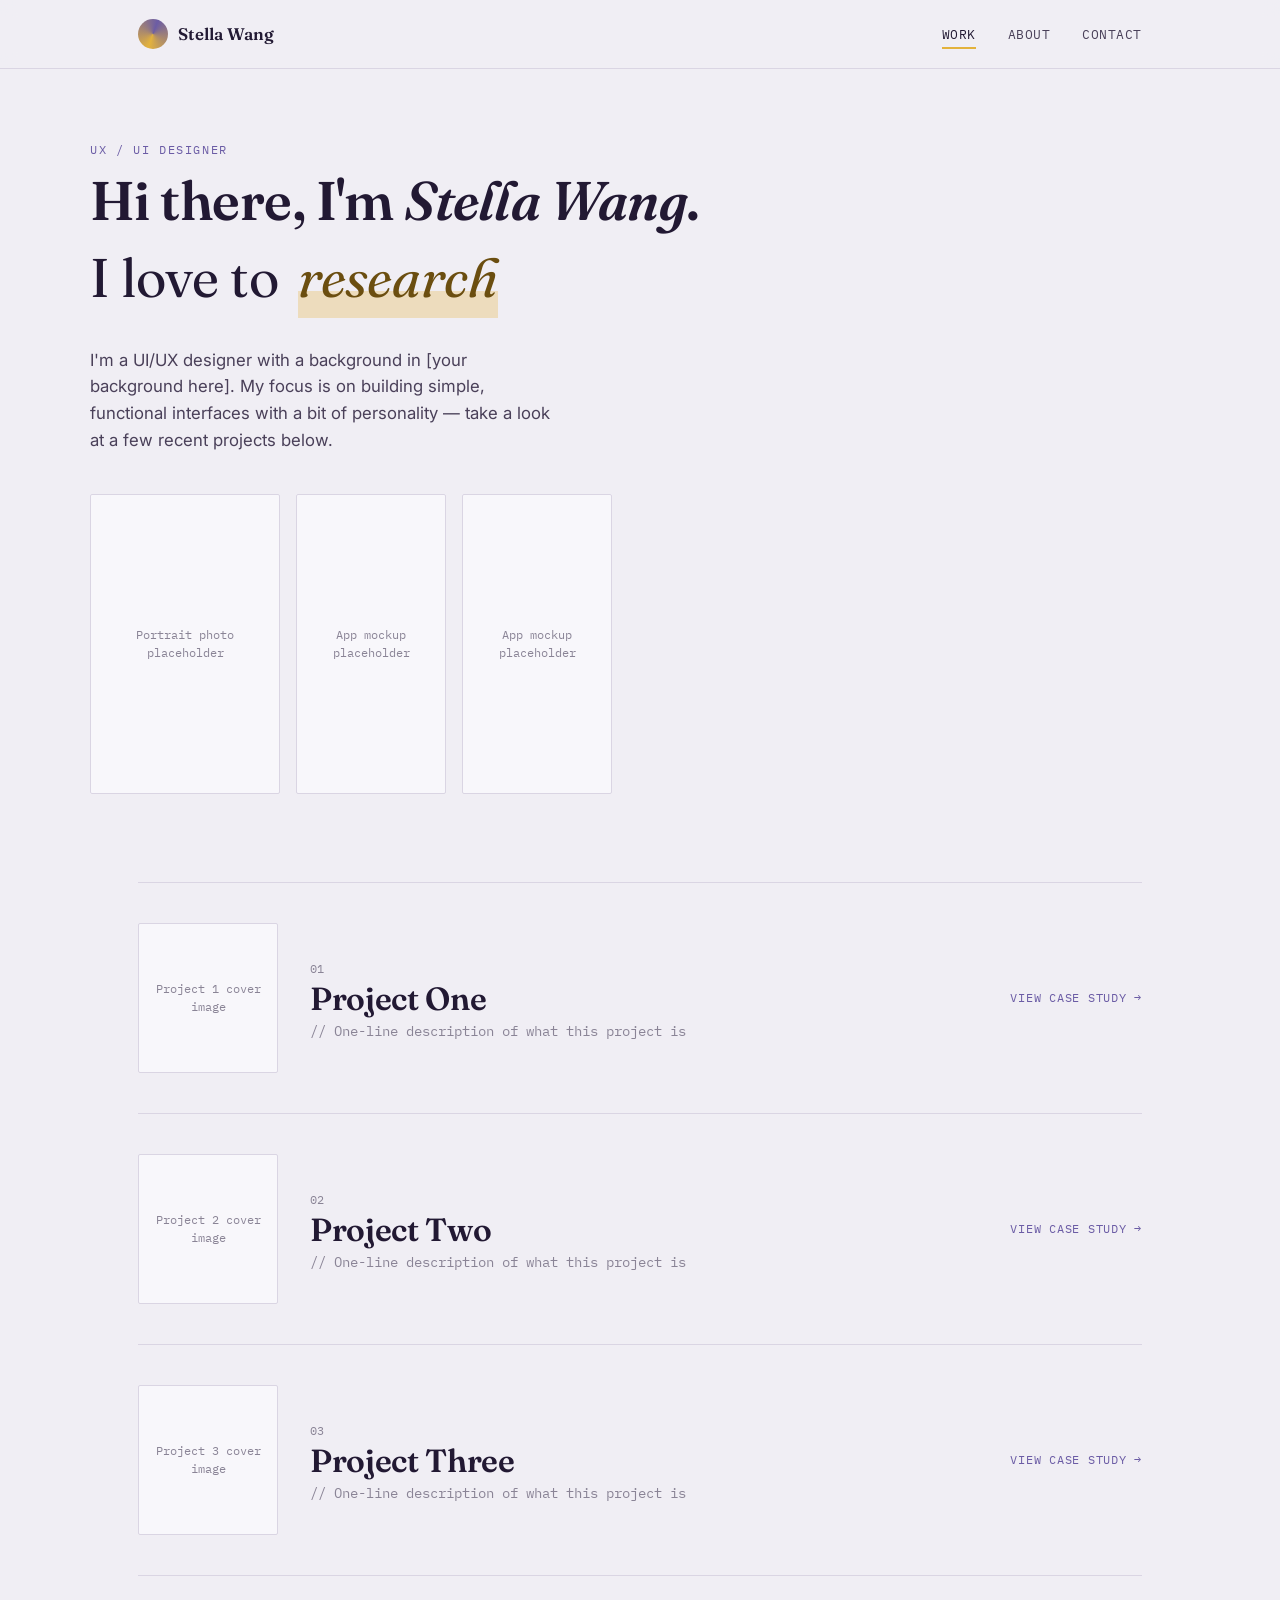
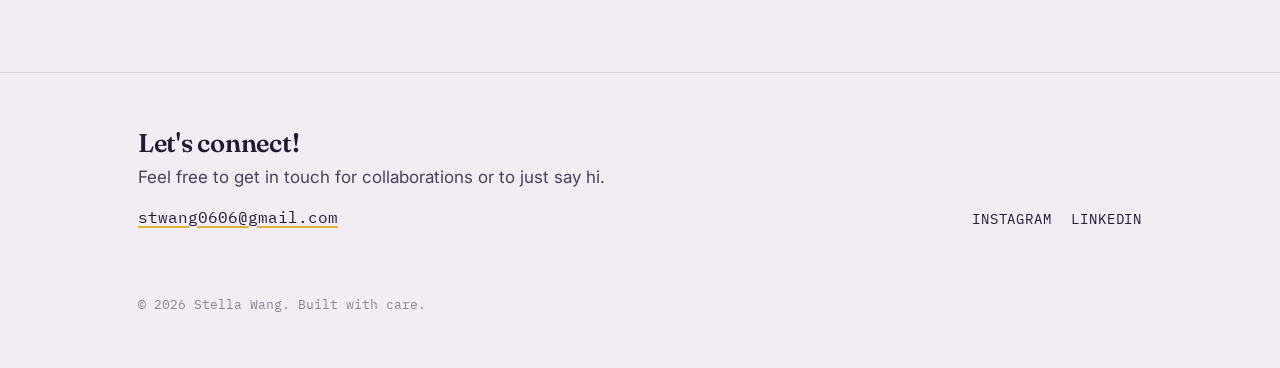
==== index.html @ eddf77af "updated my email address in footer" ====
<!DOCTYPE html>
<html lang="en">
<head>
<meta charset="UTF-8">
<meta name="viewport" content="width=device-width, initial-scale=1.0">
<title>Stella Wang — UX/UI Designer</title>
<link rel="preconnect" href="https://fonts.googleapis.com">
<link rel="preconnect" href="https://fonts.gstatic.com" crossorigin>
<link href="https://fonts.googleapis.com/css2?family=Fraunces:ital,opsz,wght@0,9..144,400;0,9..144,600;1,9..144,500&family=Inter:wght@400;500;600&family=IBM+Plex+Mono:wght@400;500&display=swap" rel="stylesheet">
<link rel="stylesheet" href="styles.css">
</head>
<body>

<header class="site-header">
  <div class="wrap">
    <a class="brand" href="index.html">
      <span class="brand-mark" aria-hidden="true"></span>
      Stella Wang
    </a>
    <button class="nav-toggle" aria-label="Toggle menu" aria-expanded="false">
      <span></span>
    </button>
    <ul class="nav-links">
      <li><a href="index.html" aria-current="page">Work</a></li>
      <li><a href="about.html">About</a></li>
      <li><a href="mailto:you@example.com">Contact</a></li>
    </ul>
  </div>
</header>

<main>
  <section class="hero wrap">
    <p class="eyebrow">UX / UI Designer</p>
    <h1 class="hero-greeting">Hi there, I'm <em>Stella Wang</em>.</h1>
    <div class="hero-verb-line">
      I love to&nbsp;<span class="hero-verb" data-rotating-verb='["research", "design", "prototype", "test"]'>research</span>
    </div>
    <p class="hero-bio">
      I'm a UI/UX designer with a background in [your background here]. My focus
      is on building simple, functional interfaces with a bit of personality —
      take a look at a few recent projects below.
    </p>

    <div class="hero-media" aria-hidden="true">
      <div class="placeholder-shot" style="width:190px;">Portrait photo placeholder</div>
      <div class="placeholder-shot">App mockup placeholder</div>
      <div class="placeholder-shot">App mockup placeholder</div>
    </div>
  </section>

  <section class="wrap">
    <div class="project-list">

      <a class="project-row" href="case-studies/project-one.html">
        <div class="placeholder-shot">Project 1 cover image</div>
        <div>
          <span class="project-index">01</span>
          <h2 class="project-title">Project One</h2>
          <p class="project-tagline">// One-line description of what this project is</p>
        </div>
        <span class="project-cta">View case study →</span>
      </a>

      <a class="project-row" href="case-studies/project-two.html">
        <div class="placeholder-shot">Project 2 cover image</div>
        <div>
          <span class="project-index">02</span>
          <h2 class="project-title">Project Two</h2>
          <p class="project-tagline">// One-line description of what this project is</p>
        </div>
        <span class="project-cta">View case study →</span>
      </a>

      <a class="project-row" href="case-studies/project-three.html">
        <div class="placeholder-shot">Project 3 cover image</div>
        <div>
          <span class="project-index">03</span>
          <h2 class="project-title">Project Three</h2>
          <p class="project-tagline">// One-line description of what this project is</p>
        </div>
        <span class="project-cta">View case study →</span>
      </a>

    </div>
  </section>
</main>

<footer class="site-footer">
  <div class="wrap">
    <div class="footer-cta">
      <h3>Let's connect!</h3>
      <p style="margin-bottom:0.8rem;">Feel free to get in touch for collaborations or to just say hi.</p>
      <a class="footer-email" href="mailto:you@example.com">stwang0606@gmail.com</a>
    </div>
    <ul class="footer-social">
      <li><a href="#">Instagram</a></li>
      <li><a href="#">LinkedIn</a></li>
    </ul>
    <p class="footer-note">© 2026 Stella Wang. Built with care.</p>
  </div>
</footer>

<script src="main.js"></script>
</body>
</html>
---- styles.css ----
/* ============================================================
   DESIGN TOKENS
   ============================================================ */
:root {
  /* Color */
  --paper: #F0EEF4;
  --paper-raised: #F8F7FB;
  --ink: #221933;
  --ink-soft: #4A4059;
  --muted: #8A8496;
  --line: #DAD5E3;
  --accent: #E3B23C;   /* citrine gold — links, highlights */
  --accent-ink: #6B4E10;
  --violet: #6B5CA5;   /* stage labels, dividers */
  --violet-soft: #EAE6F4;

  /* Type */
  --font-display: "Fraunces", "Iowan Old Style", serif;
  --font-body: "Inter", -apple-system, BlinkMacSystemFont, sans-serif;
  --font-mono: "IBM Plex Mono", "SF Mono", monospace;

  /* Layout */
  --maxw: 1100px;
  --gutter: clamp(1.25rem, 4vw, 3rem);
  --radius: 2px;
}

* { box-sizing: border-box; }
html { scroll-behavior: smooth; }
@media (prefers-reduced-motion: reduce) {
  html { scroll-behavior: auto; }
  * { animation-duration: 0.01ms !important; animation-iteration-count: 1 !important; transition-duration: 0.01ms !important; }
}

body {
  margin: 0;
  background: var(--paper);
  color: var(--ink);
  font-family: var(--font-body);
  font-size: 17px;
  line-height: 1.6;
  -webkit-font-smoothing: antialiased;
}

img { max-width: 100%; display: block; }

a {
  color: var(--ink);
  text-decoration-color: var(--accent);
  text-decoration-thickness: 2px;
  text-underline-offset: 3px;
}
a:hover { color: var(--accent-ink); }

:focus-visible {
  outline: 2px solid var(--violet);
  outline-offset: 3px;
}

h1, h2, h3, h4 {
  font-family: var(--font-display);
  font-weight: 600;
  line-height: 1.1;
  margin: 0;
  letter-spacing: -0.01em;
}

p { margin: 0 0 1em; color: var(--ink-soft); }

.wrap {
  max-width: var(--maxw);
  margin: 0 auto;
  padding: 0 var(--gutter);
}

.eyebrow {
  font-family: var(--font-mono);
  font-size: 0.72rem;
  letter-spacing: 0.14em;
  text-transform: uppercase;
  color: var(--violet);
}

/* ============================================================
   HEADER / NAV
   ============================================================ */
.site-header {
  position: sticky;
  top: 0;
  z-index: 40;
  background: rgba(240, 238, 244, 0.88);
  backdrop-filter: blur(8px);
  border-bottom: 1px solid var(--line);
}

.site-header .wrap {
  display: flex;
  align-items: center;
  justify-content: space-between;
  height: 68px;
}

.brand {
  display: flex;
  align-items: center;
  gap: 0.6rem;
  font-family: var(--font-display);
  font-weight: 600;
  font-size: 1.05rem;
  color: var(--ink);
  text-decoration: none;
}

.brand-mark {
  width: 30px;
  height: 30px;
  border-radius: 50%;
  background: conic-gradient(from 200deg, var(--accent), var(--violet), var(--accent));
  flex-shrink: 0;
}

.nav-links {
  display: flex;
  gap: 2rem;
  list-style: none;
  margin: 0;
  padding: 0;
  font-family: var(--font-mono);
  font-size: 0.82rem;
  letter-spacing: 0.04em;
  text-transform: uppercase;
}

.nav-links a {
  text-decoration: none;
  color: var(--ink-soft);
  padding: 0.3rem 0;
  border-bottom: 2px solid transparent;
}
.nav-links a:hover,
.nav-links a[aria-current="page"] {
  color: var(--ink);
  border-bottom-color: var(--accent);
}

.nav-toggle { display: none; }

@media (max-width: 640px) {
  .nav-links {
    position: fixed;
    inset: 68px 0 0 0;
    background: var(--paper);
    flex-direction: column;
    gap: 0;
    padding: 1rem var(--gutter);
    transform: translateY(-8px);
    opacity: 0;
    visibility: hidden;
    transition: opacity 0.18s ease, transform 0.18s ease, visibility 0.18s;
    border-bottom: 1px solid var(--line);
  }
  .nav-links.is-open {
    opacity: 1;
    visibility: visible;
    transform: translateY(0);
  }
  .nav-links li { border-top: 1px solid var(--line); }
  .nav-links a { display: block; padding: 1rem 0; }
  .nav-toggle {
    display: block;
    background: none;
    border: 1px solid var(--line);
    border-radius: var(--radius);
    width: 40px;
    height: 36px;
    position: relative;
    cursor: pointer;
  }
  .nav-toggle span,
  .nav-toggle span::before,
  .nav-toggle span::after {
    content: "";
    position: absolute;
    left: 9px;
    right: 9px;
    height: 2px;
    background: var(--ink);
  }
  .nav-toggle span { top: 17px; }
  .nav-toggle span::before { top: -6px; }
  .nav-toggle span::after { top: 6px; }
}

/* ============================================================
   FOOTER
   ============================================================ */
.site-footer {
  border-top: 1px solid var(--line);
  margin-top: 6rem;
  padding: 3.5rem 0 2.5rem;
}

.site-footer .wrap {
  display: flex;
  flex-wrap: wrap;
  justify-content: space-between;
  align-items: flex-end;
  gap: 2rem;
}

.footer-cta h3 {
  font-size: 1.6rem;
  margin-bottom: 0.4rem;
}

.footer-email {
  font-family: var(--font-mono);
  font-size: 1rem;
}

.footer-social {
  display: flex;
  gap: 1.25rem;
  list-style: none;
  padding: 0;
  margin: 0;
  font-family: var(--font-mono);
  font-size: 0.85rem;
  text-transform: uppercase;
  letter-spacing: 0.06em;
}
.footer-social a { text-decoration: none; }

.footer-note {
  width: 100%;
  color: var(--muted);
  font-size: 0.8rem;
  margin-top: 2rem;
  font-family: var(--font-mono);
}

/* ============================================================
   HOME — HERO
   ============================================================ */
.hero {
  padding: 4.5rem 0 3rem;
}

.hero-greeting {
  font-family: var(--font-display);
  font-size: clamp(2.2rem, 6vw, 3.4rem);
  margin-bottom: 0.2rem;
}

.hero-verb-line {
  font-family: var(--font-display);
  font-size: clamp(2.2rem, 6vw, 3.4rem);
  display: flex;
  flex-wrap: wrap;
  align-items: baseline;
  gap: 0.5rem;
  margin-bottom: 1.6rem;
}

.hero-verb {
  color: var(--accent-ink);
  position: relative;
  font-style: italic;
}
.hero-verb::after {
  content: "";
  position: absolute;
  left: 0; right: 0; bottom: 0.05em;
  height: 0.5em;
  background: var(--accent);
  opacity: 0.3;
  z-index: -1;
}

.hero-bio {
  max-width: 42ch;
  font-size: 1.05rem;
}

.hero-media {
  display: flex;
  gap: 1rem;
  margin-top: 2.5rem;
  overflow-x: auto;
  padding-bottom: 0.5rem;
}

.placeholder-shot {
  flex-shrink: 0;
  border: 1px solid var(--line);
  background: var(--paper-raised);
  border-radius: var(--radius);
  display: flex;
  align-items: center;
  justify-content: center;
  color: var(--muted);
  font-family: var(--font-mono);
  font-size: 0.72rem;
  text-align: center;
  padding: 0.5rem;
}

.hero-media .placeholder-shot { width: 150px; height: 300px; }

/* ============================================================
   PROJECT PREVIEW LIST (home)
   ============================================================ */
.project-list {
  border-top: 1px solid var(--line);
  margin-top: 2rem;
}

.project-row {
  display: grid;
  grid-template-columns: 140px 1fr auto;
  gap: 2rem;
  align-items: center;
  padding: 2.5rem 0;
  border-bottom: 1px solid var(--line);
  text-decoration: none;
  color: var(--ink);
  transition: background 0.15s ease;
}
.project-row:hover { background: var(--paper-raised); }

.project-row .placeholder-shot { width: 100%; height: 150px; }

.project-index {
  font-family: var(--font-mono);
  font-size: 0.75rem;
  color: var(--muted);
}

.project-title {
  font-size: clamp(1.4rem, 3vw, 2rem);
  margin-bottom: 0.3rem;
}

.project-tagline {
  font-family: var(--font-mono);
  font-size: 0.85rem;
  color: var(--muted);
  margin: 0;
}

.project-cta {
  font-family: var(--font-mono);
  font-size: 0.78rem;
  text-transform: uppercase;
  letter-spacing: 0.06em;
  white-space: nowrap;
  color: var(--violet);
}

@media (max-width: 700px) {
  .project-row {
    grid-template-columns: 1fr;
    gap: 1rem;
  }
  .project-row .placeholder-shot { height: 180px; }
}

/* ============================================================
   ABOUT PAGE
   ============================================================ */
.about-hero {
  display: grid;
  grid-template-columns: 260px 1fr;
  gap: 3rem;
  padding: 4rem 0 3rem;
  align-items: start;
}
.about-hero .placeholder-shot { width: 100%; aspect-ratio: 4/5; }

@media (max-width: 700px) {
  .about-hero { grid-template-columns: 1fr; }
  .about-hero .placeholder-shot { max-width: 220px; }
}

.skills-grid {
  display: grid;
  grid-template-columns: repeat(auto-fit, minmax(180px, 1fr));
  gap: 1.5rem;
  margin: 2rem 0;
}

.skill-card {
  border: 1px solid var(--line);
  border-radius: var(--radius);
  padding: 1.25rem;
  background: var(--paper-raised);
}
.skill-card h4 { font-size: 1rem; margin-bottom: 0.4rem; }
.skill-card p { font-size: 0.9rem; margin: 0; }

/* ============================================================
   CASE STUDY — HERO + META
   ============================================================ */
.case-hero {
  padding: 3.5rem 0 2rem;
}

.case-eyebrow { margin-bottom: 0.8rem; }

.case-title {
  font-size: clamp(2.4rem, 7vw, 4rem);
  margin-bottom: 0.3rem;
}

.case-subtitle {
  font-family: var(--font-mono);
  color: var(--muted);
  font-size: 0.95rem;
  margin-bottom: 2.5rem;
}

.meta-grid {
  display: grid;
  grid-template-columns: repeat(3, 1fr);
  gap: 1.5rem;
  border-top: 1px solid var(--line);
  border-bottom: 1px solid var(--line);
  padding: 1.75rem 0;
  margin-bottom: 2.5rem;
}

.meta-grid dt {
  font-family: var(--font-mono);
  font-size: 0.7rem;
  text-transform: uppercase;
  letter-spacing: 0.1em;
  color: var(--violet);
  margin-bottom: 0.4rem;
}
.meta-grid dd { margin: 0; font-size: 0.92rem; }

@media (max-width: 700px) {
  .meta-grid { grid-template-columns: 1fr; }
}

.case-hero-media {
  display: flex;
  gap: 1.25rem;
  justify-content: center;
  margin: 2.5rem 0;
}
.case-hero-media .placeholder-shot { width: 210px; height: 430px; }

/* ============================================================
   CASE STUDY — BODY LAYOUT WITH PROCESS RAIL
   ============================================================ */
.case-body {
  display: grid;
  grid-template-columns: 180px 1fr;
  gap: 3rem;
  align-items: start;
}

.process-rail {
  position: sticky;
  top: 90px;
  display: flex;
  flex-direction: column;
  gap: 0.9rem;
  font-family: var(--font-mono);
  font-size: 0.78rem;
}

.process-rail a {
  text-decoration: none;
  color: var(--muted);
  display: flex;
  align-items: center;
  gap: 0.6rem;
  padding: 0.15rem 0;
}
.process-rail a::before {
  content: "";
  width: 7px;
  height: 7px;
  border-radius: 50%;
  border: 1.5px solid var(--muted);
  flex-shrink: 0;
  transition: background 0.15s, border-color 0.15s;
}
.process-rail a.is-active {
  color: var(--ink);
  font-weight: 600;
}
.process-rail a.is-active::before {
  background: var(--accent);
  border-color: var(--accent-ink);
}

@media (max-width: 800px) {
  .case-body { grid-template-columns: 1fr; }
  .process-rail {
    position: static;
    flex-direction: row;
    flex-wrap: wrap;
    gap: 1rem 1.4rem;
    border-top: 1px solid var(--line);
    border-bottom: 1px solid var(--line);
    padding: 1rem 0;
    margin-bottom: 1rem;
  }
}

.case-section {
  margin-bottom: 3.5rem;
  scroll-margin-top: 90px;
}

.case-section h2 {
  font-size: clamp(1.8rem, 4vw, 2.4rem);
  margin-bottom: 1rem;
}

.case-section h3 {
  font-family: var(--font-mono);
  font-size: 0.78rem;
  text-transform: uppercase;
  letter-spacing: 0.08em;
  color: var(--violet);
  margin: 1.75rem 0 0.6rem;
}

.stage-heading {
  display: flex;
  align-items: baseline;
  gap: 0.9rem;
  margin-bottom: 1.5rem;
  padding-top: 1.5rem;
  border-top: 1px solid var(--line);
}
.stage-heading .eyebrow { margin: 0; }

.source-list {
  list-style: none;
  padding: 0;
  margin: 0.5rem 0 1.5rem;
  display: flex;
  flex-direction: column;
  gap: 0.4rem;
}
.source-list li {
  font-size: 0.9rem;
  color: var(--muted);
  padding-left: 1.1rem;
  position: relative;
}
.source-list li::before {
  content: "—";
  position: absolute;
  left: 0;
  color: var(--accent-ink);
}

.takeaway-grid {
  display: grid;
  grid-template-columns: repeat(auto-fit, minmax(220px, 1fr));
  gap: 1.25rem;
  margin: 1.25rem 0;
}
.takeaway-card {
  background: var(--violet-soft);
  border-radius: var(--radius);
  padding: 1.25rem;
  font-size: 0.92rem;
}

.compare-grid {
  display: grid;
  grid-template-columns: repeat(auto-fit, minmax(160px, 1fr));
  gap: 1.25rem;
  margin: 1.25rem 0 1.75rem;
}
.compare-card {
  border: 1px solid var(--line);
  border-radius: var(--radius);
  padding: 1.1rem;
  text-align: center;
}
.compare-card .placeholder-shot { width: 100%; height: 70px; margin: 0 auto 0.7rem; }
.compare-card strong { font-size: 0.9rem; }

.before-after {
  display: flex;
  gap: 2rem;
  flex-wrap: wrap;
  margin: 1.5rem 0;
}
.before-after figure { margin: 0; text-align: center; }
.before-after .placeholder-shot { width: 170px; height: 340px; margin-bottom: 0.6rem; }
.before-after figcaption {
  font-family: var(--font-mono);
  font-size: 0.75rem;
  color: var(--muted);
  text-transform: uppercase;
  letter-spacing: 0.06em;
}

.prototype-link {
  display: inline-flex;
  align-items: center;
  gap: 0.5rem;
  margin-top: 0.5rem;
  font-family: var(--font-mono);
  font-size: 0.85rem;
  text-transform: uppercase;
  letter-spacing: 0.05em;
}

.conclusion-list {
  list-style: none;
  padding: 0;
  margin: 1.25rem 0;
  display: flex;
  flex-direction: column;
  gap: 1.25rem;
}
.conclusion-list li {
  padding-left: 1.4rem;
  border-left: 2px solid var(--accent);
}
.conclusion-list strong { display: block; margin-bottom: 0.2rem; }

.next-project {
  border-top: 1px solid var(--line);
  padding-top: 2.5rem;
  margin-top: 2rem;
  text-align: right;
}
.next-project .eyebrow { display: block; margin-bottom: 0.4rem; }
.next-project a {
  font-family: var(--font-display);
  font-size: clamp(1.6rem, 4vw, 2.4rem);
  text-decoration: none;
}
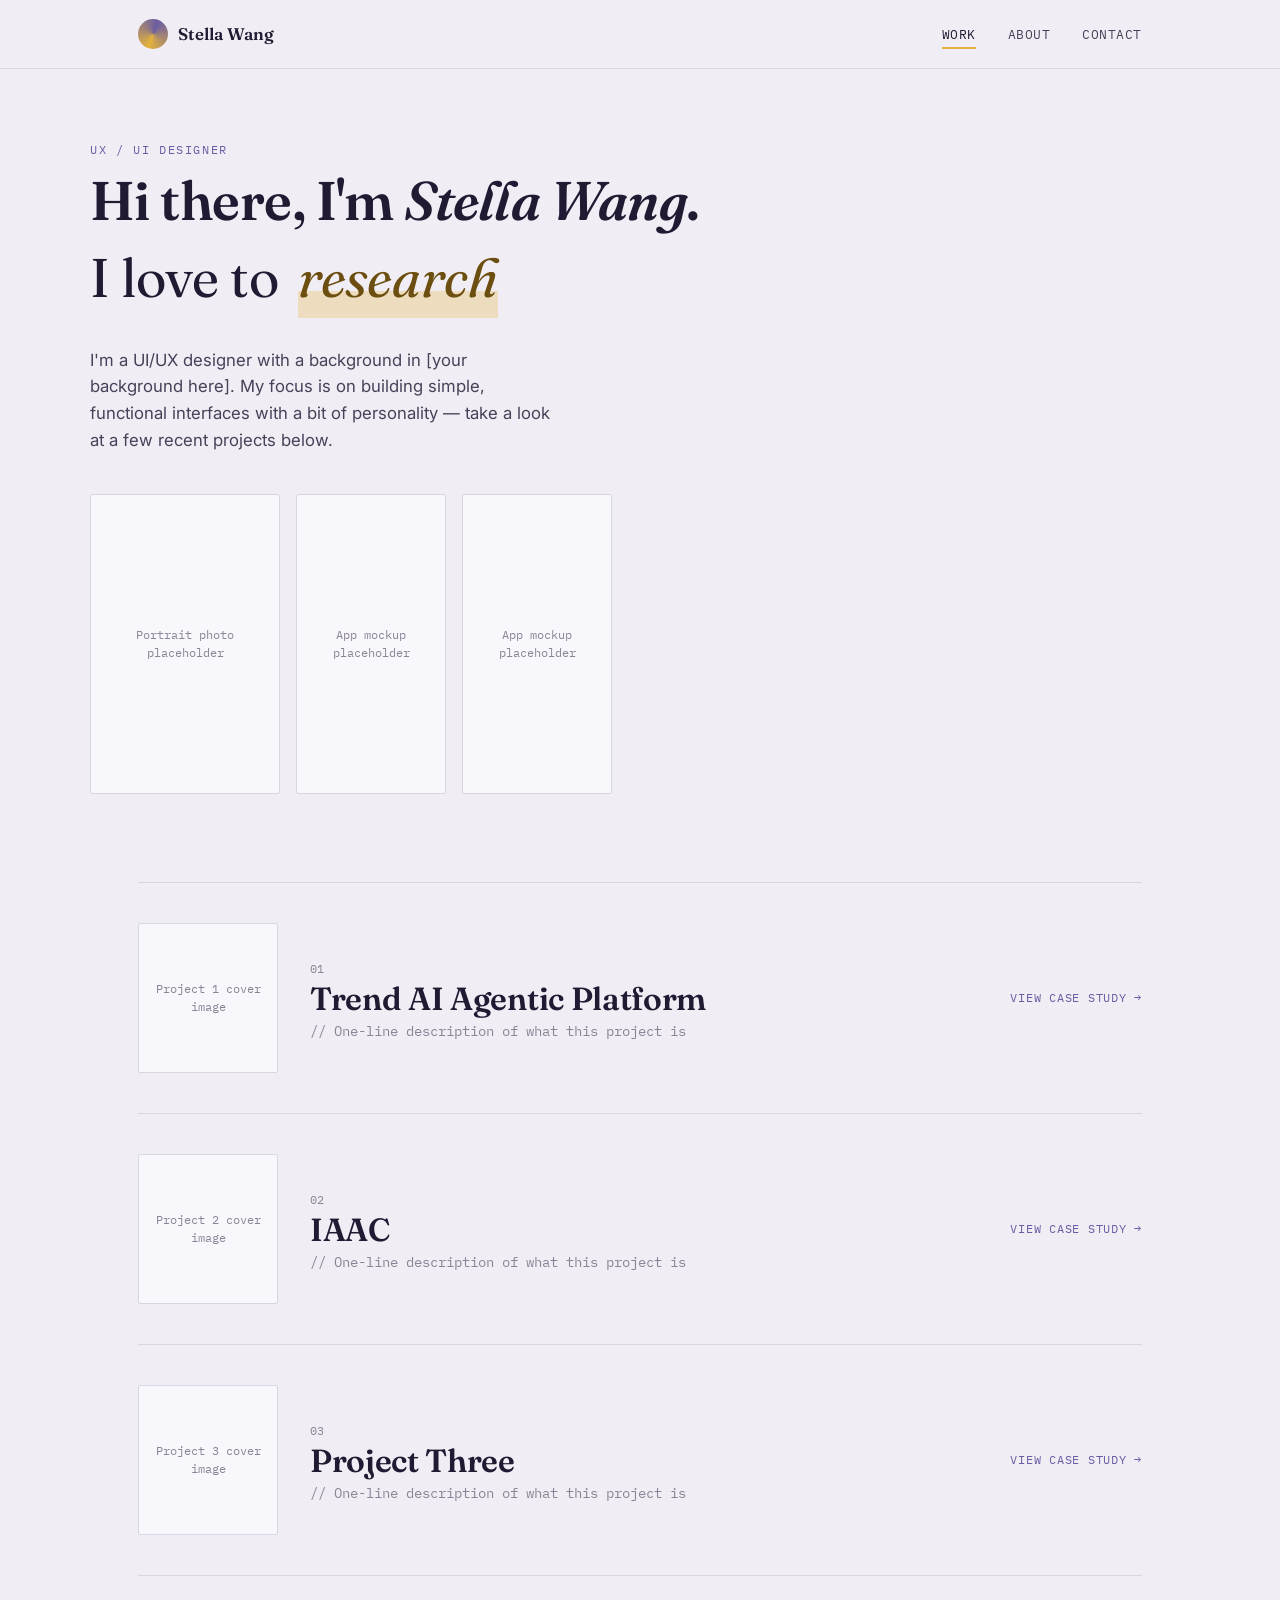
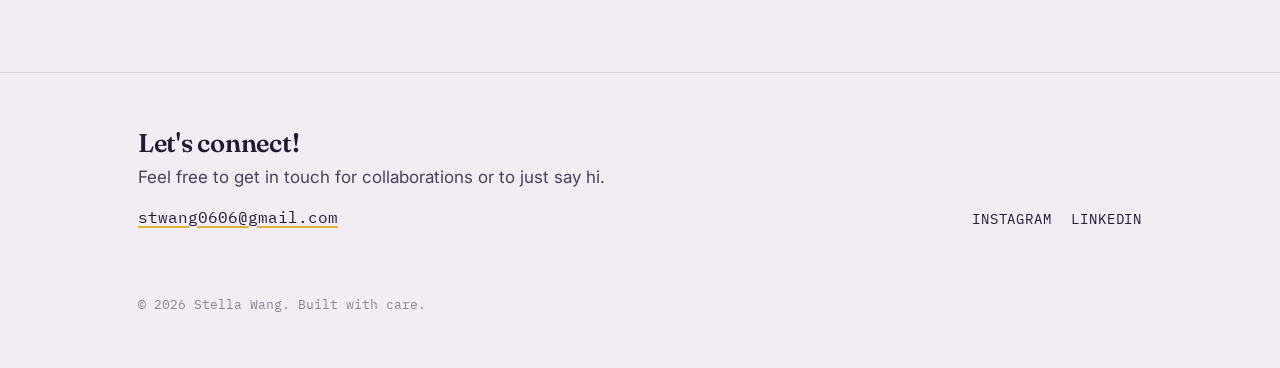
==== commit 35a39383: "updated images for IAAC, profile picture, and updates 2 titles" ====
--- a/index.html
+++ b/index.html
@@ -55,7 +55,7 @@
         <div class="placeholder-shot">Project 1 cover image</div>
         <div>
           <span class="project-index">01</span>
-          <h2 class="project-title">Project One</h2>
+          <h2 class="project-title">Trend AI Agentic Platform</h2>
           <p class="project-tagline">// One-line description of what this project is</p>
         </div>
         <span class="project-cta">View case study →</span>
@@ -65,7 +65,7 @@
         <div class="placeholder-shot">Project 2 cover image</div>
         <div>
           <span class="project-index">02</span>
-          <h2 class="project-title">Project Two</h2>
+          <h2 class="project-title">IAAC</h2>
           <p class="project-tagline">// One-line description of what this project is</p>
         </div>
         <span class="project-cta">View case study →</span>
--- a/styles.css
+++ b/styles.css
@@ -376,6 +376,7 @@
   align-items: start;
 }
 .about-hero .placeholder-shot { width: 100%; aspect-ratio: 4/5; }
+.profile-photo { padding: 0; object-fit: cover; }
 
 @media (max-width: 700px) {
   .about-hero { grid-template-columns: 1fr; }
@@ -574,6 +575,13 @@
   font-size: 0.92rem;
 }
 
+.case-img {
+  width: 100%;
+  border: 1px solid var(--line);
+  border-radius: var(--radius);
+  margin: 1rem 0;
+}
+
 .compare-grid {
   display: grid;
   grid-template-columns: repeat(auto-fit, minmax(160px, 1fr));
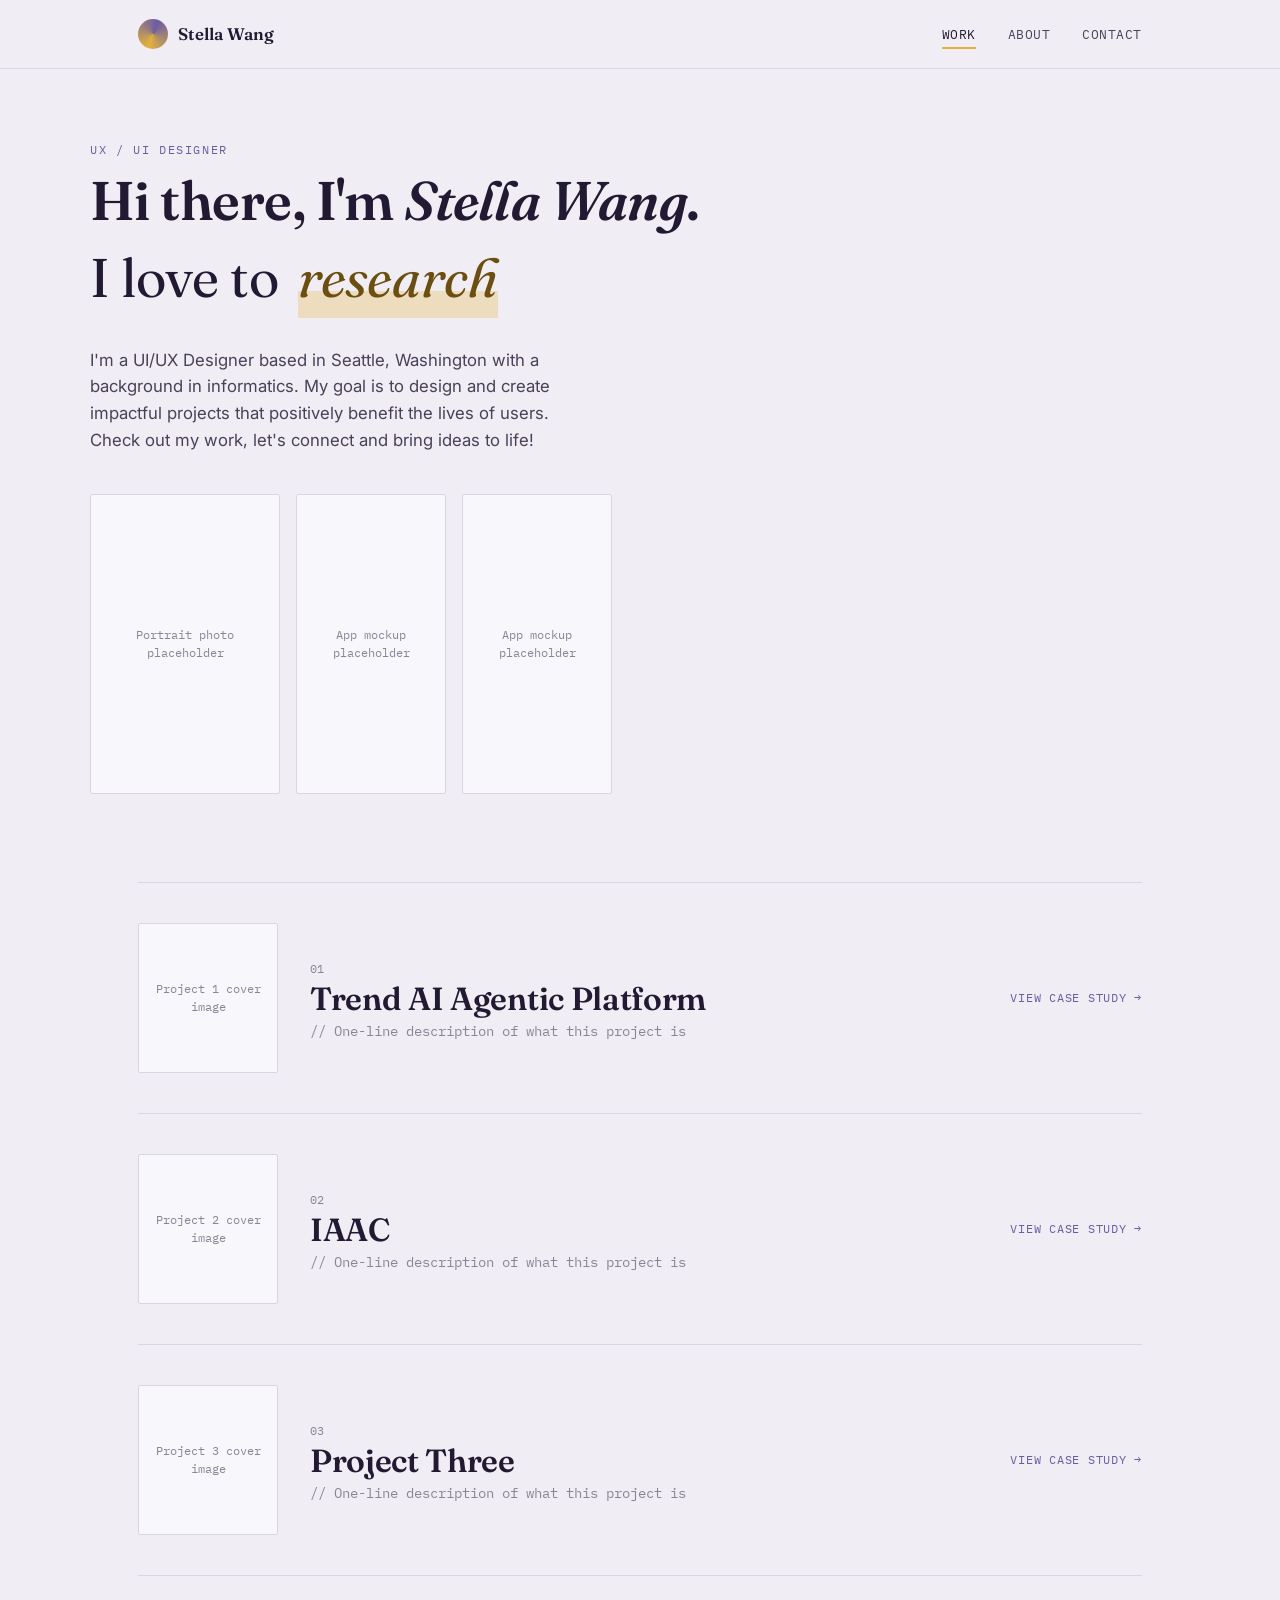
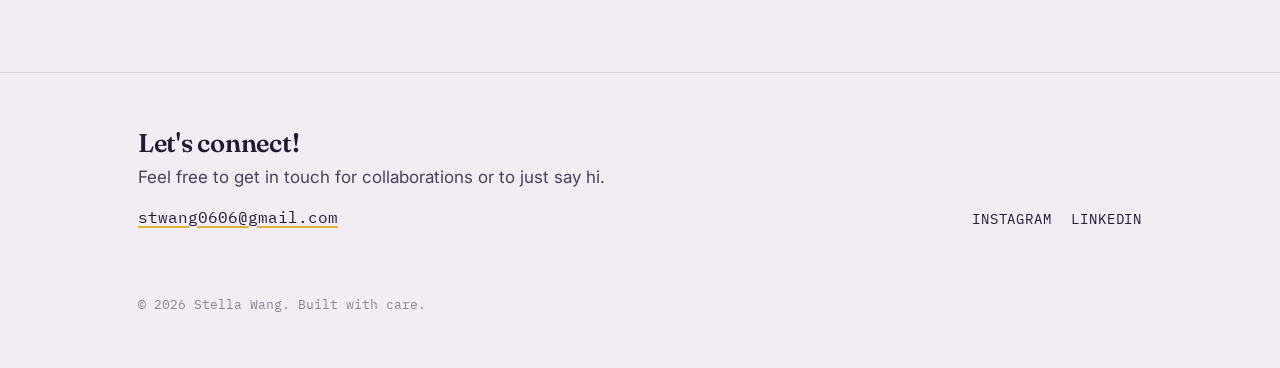
==== commit 7e32993f: "updated linkedin link, updated about me and home page intro, updated skills and work experience" ====
--- a/index.html
+++ b/index.html
@@ -36,9 +36,10 @@
       I love to&nbsp;<span class="hero-verb" data-rotating-verb='["research", "design", "prototype", "test"]'>research</span>
     </div>
     <p class="hero-bio">
-      I'm a UI/UX designer with a background in [your background here]. My focus
-      is on building simple, functional interfaces with a bit of personality —
-      take a look at a few recent projects below.
+      I'm a UI/UX Designer based in Seattle, Washington with a background in
+      informatics. My goal is to design and create impactful projects that
+      positively benefit the lives of users. Check out my work, let's connect
+      and bring ideas to life!
     </p>
 
     <div class="hero-media" aria-hidden="true">
@@ -94,7 +95,7 @@
     </div>
     <ul class="footer-social">
       <li><a href="#">Instagram</a></li>
-      <li><a href="#">LinkedIn</a></li>
+      <li><a href="https://www.linkedin.com/in/stella-wang-79a312334/">LinkedIn</a></li>
     </ul>
     <p class="footer-note">© 2026 Stella Wang. Built with care.</p>
   </div>
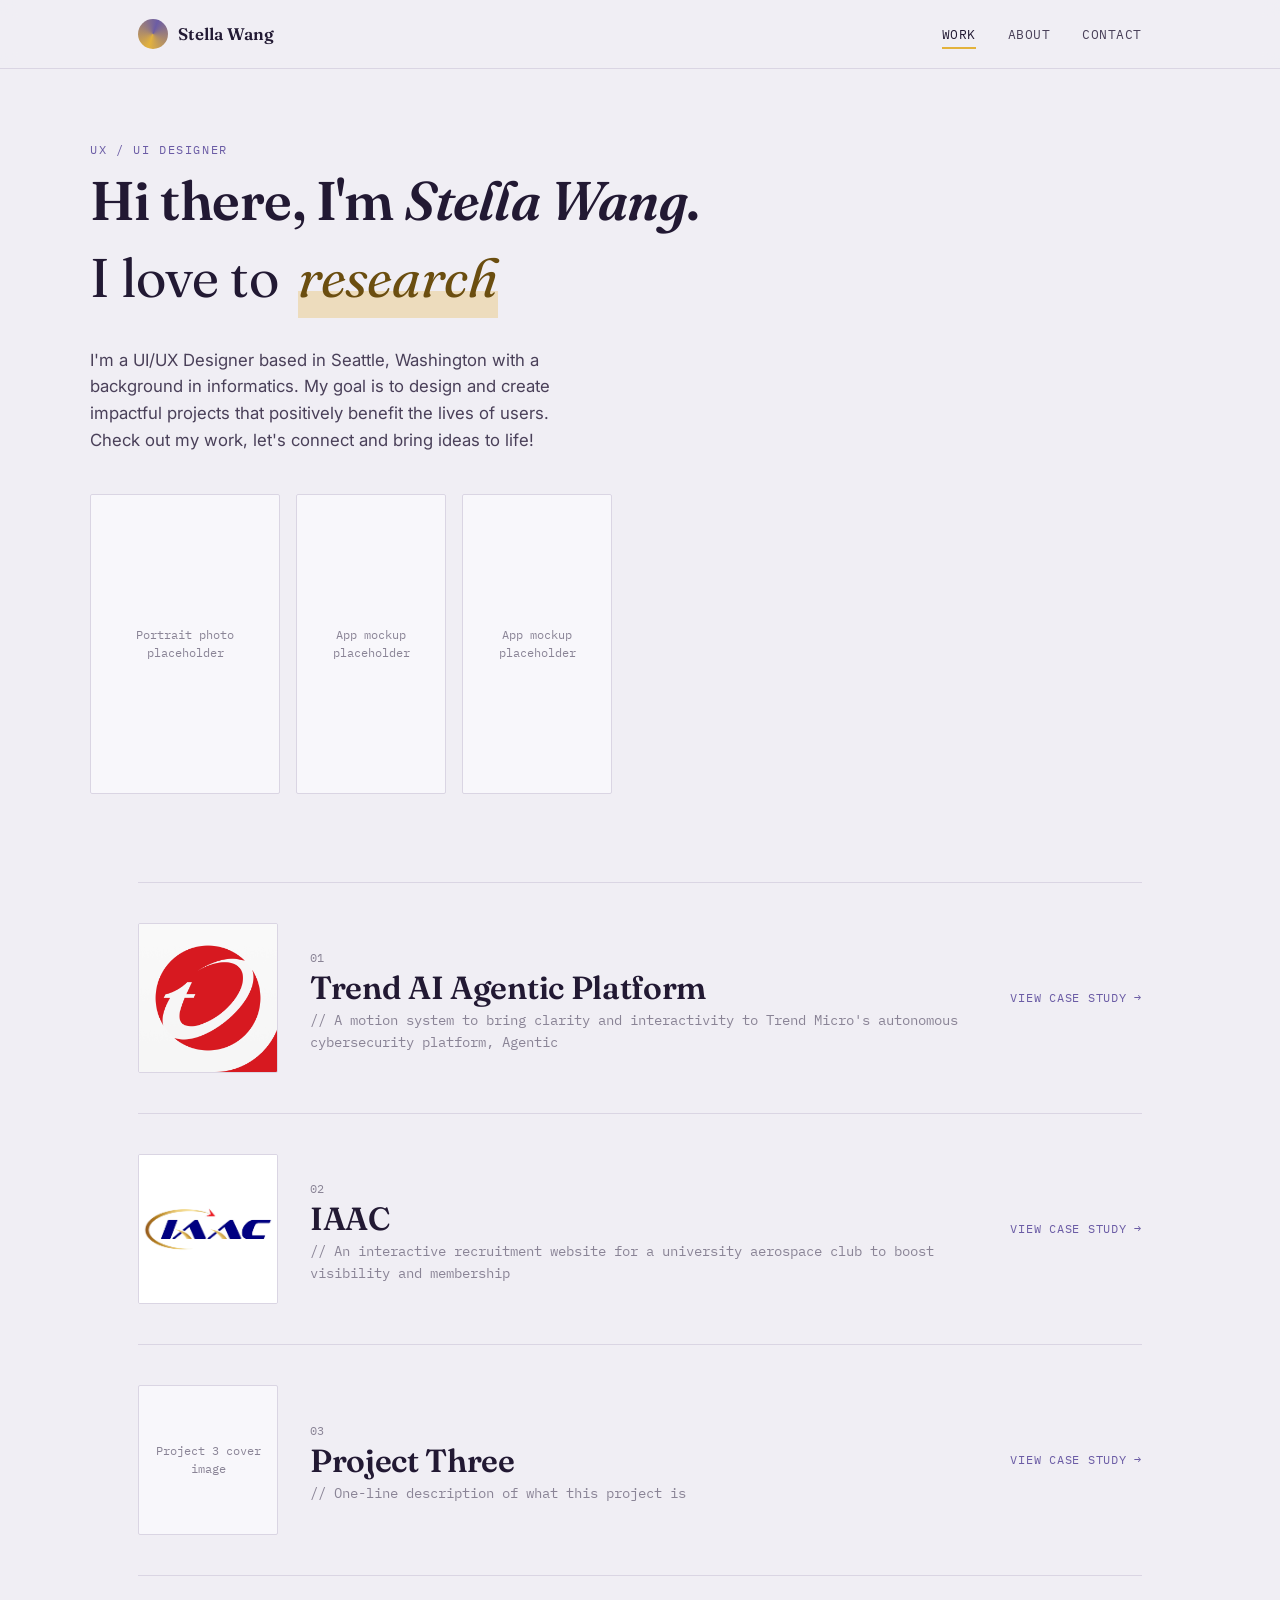
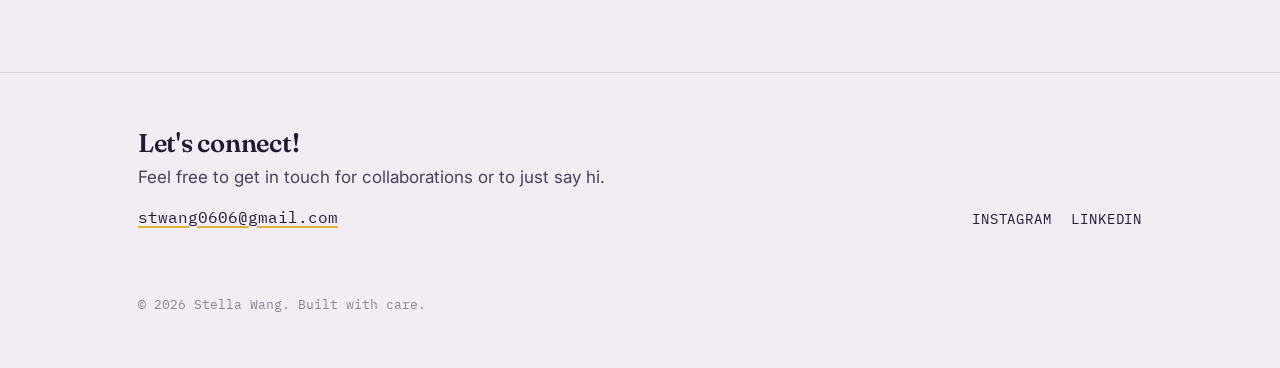
==== commit 3313b70a: "updated images for home page and for project 1, updated descriptions for project 1 and 2" ====
--- a/index.html
+++ b/index.html
@@ -53,21 +53,25 @@
     <div class="project-list">
 
       <a class="project-row" href="case-studies/project-one.html">
-        <div class="placeholder-shot">Project 1 cover image</div>
+        <div class="placeholder-shot project-cover">
+          <img src="images/project-one-cover.png" alt="Trend AI Agentic Platform project cover">
+        </div>
         <div>
           <span class="project-index">01</span>
           <h2 class="project-title">Trend AI Agentic Platform</h2>
-          <p class="project-tagline">// One-line description of what this project is</p>
+          <p class="project-tagline">// A motion system to bring clarity and interactivity to Trend Micro's autonomous cybersecurity platform, Agentic</p>
         </div>
         <span class="project-cta">View case study →</span>
       </a>
 
       <a class="project-row" href="case-studies/project-two.html">
-        <div class="placeholder-shot">Project 2 cover image</div>
+        <div class="placeholder-shot project-cover zoom">
+          <img src="images/project-two-cover.jpg" alt="IAAC project cover">
+        </div>
         <div>
           <span class="project-index">02</span>
           <h2 class="project-title">IAAC</h2>
-          <p class="project-tagline">// One-line description of what this project is</p>
+          <p class="project-tagline">// An interactive recruitment website for a university aerospace club to boost visibility and membership</p>
         </div>
         <span class="project-cta">View case study →</span>
       </a>
--- a/styles.css
+++ b/styles.css
@@ -330,6 +330,15 @@
 
 .project-row .placeholder-shot { width: 100%; height: 150px; }
 
+.project-cover { overflow: hidden; padding: 0; }
+.project-cover img {
+  width: 100%;
+  height: 100%;
+  object-fit: cover;
+  object-position: center;
+}
+.project-cover.zoom img { transform: scale(1.15); }
+
 .project-index {
   font-family: var(--font-mono);
   font-size: 0.75rem;
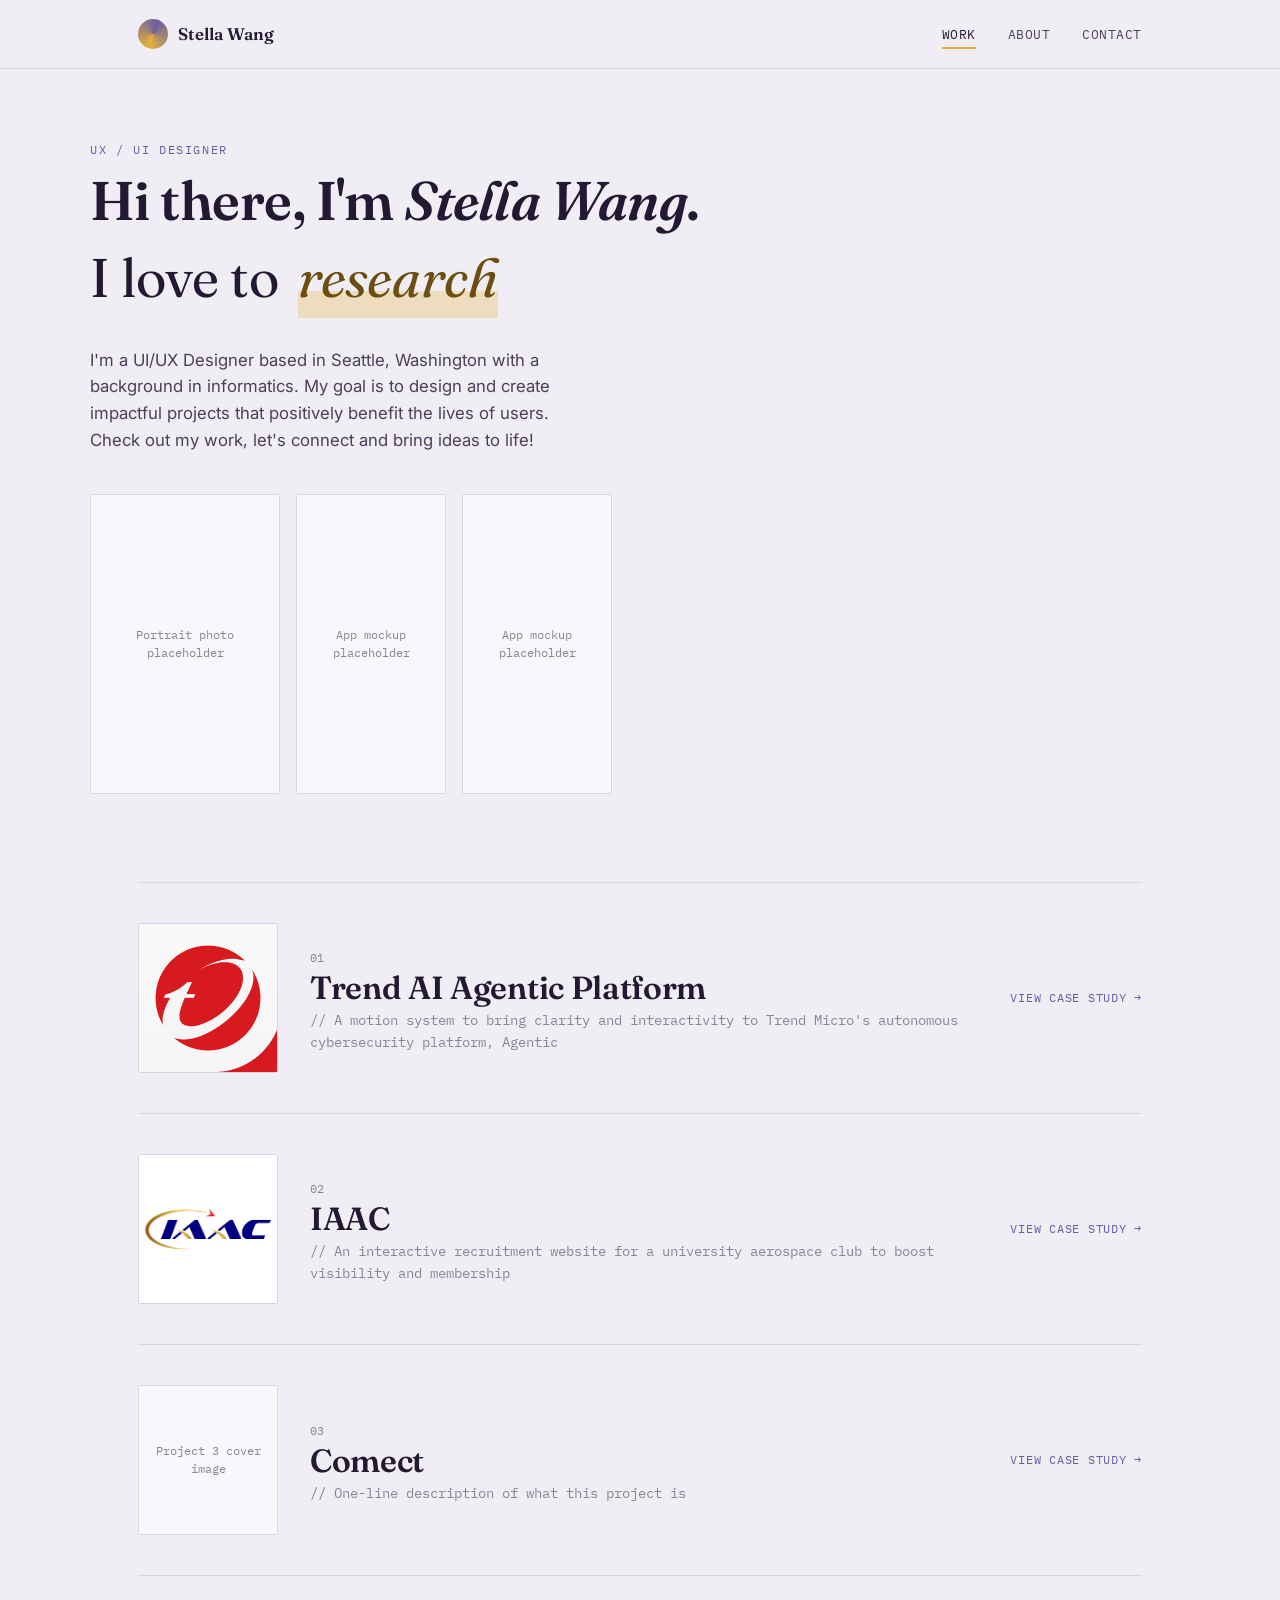
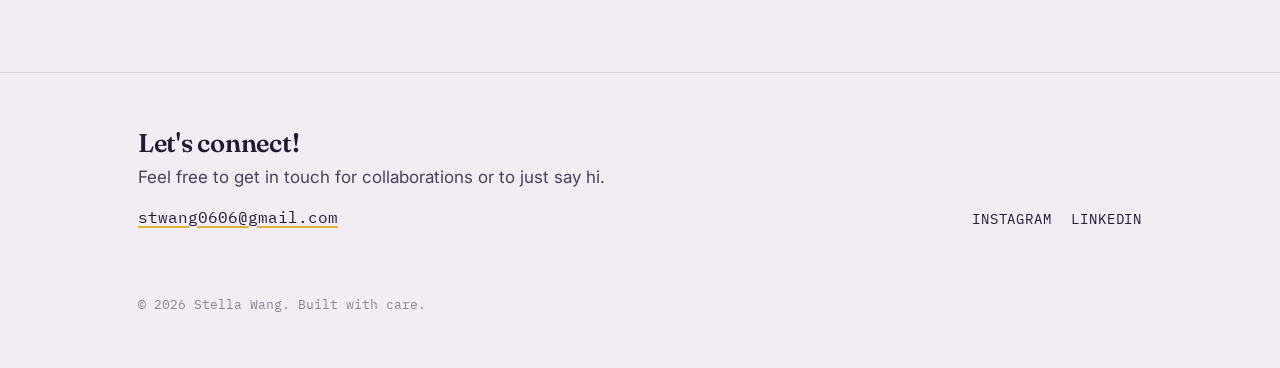
==== commit 9257a59e: "updated project 2, completed project 3 page" ====
--- a/index.html
+++ b/index.html
@@ -80,7 +80,7 @@
         <div class="placeholder-shot">Project 3 cover image</div>
         <div>
           <span class="project-index">03</span>
-          <h2 class="project-title">Project Three</h2>
+          <h2 class="project-title">Comect</h2>
           <p class="project-tagline">// One-line description of what this project is</p>
         </div>
         <span class="project-cta">View case study →</span>
--- a/styles.css
+++ b/styles.css
@@ -460,6 +460,7 @@
   margin: 2.5rem 0;
 }
 .case-hero-media .placeholder-shot { width: 210px; height: 430px; }
+.case-hero-media img.placeholder-shot { object-fit: contain; padding: 0; background: transparent; border: none; }
 
 /* ============================================================
    CASE STUDY — BODY LAYOUT WITH PROCESS RAIL
@@ -604,16 +605,34 @@
   text-align: center;
 }
 .compare-card .placeholder-shot { width: 100%; height: 70px; margin: 0 auto 0.7rem; }
+.compare-card .logo-frame { display: flex; align-items: center; justify-content: center; height: 90px; margin: 0 auto 0.7rem; }
+.compare-card img.placeholder-shot { width: auto; height: auto; max-width: 100%; max-height: 100%; object-fit: contain; padding: 0; border: none; margin: 0; }
 .compare-card strong { font-size: 0.9rem; }
 
+.compare-notes {
+  display: grid;
+  grid-template-columns: repeat(auto-fit, minmax(240px, 1fr));
+  gap: 1.5rem 2rem;
+  margin: 1.5rem 0;
+}
+.compare-notes h4 {
+  font-family: var(--font-mono);
+  font-size: 0.8rem;
+  text-transform: uppercase;
+  letter-spacing: 0.05em;
+  margin: 0 0 0.5rem;
+}
+.compare-notes .source-list { margin-bottom: 0; }
+
 .before-after {
   display: flex;
   gap: 2rem;
-  flex-wrap: wrap;
+  flex-wrap: nowrap;
   margin: 1.5rem 0;
 }
-.before-after figure { margin: 0; text-align: center; }
-.before-after .placeholder-shot { width: 170px; height: 340px; margin-bottom: 0.6rem; }
+.before-after figure { margin: 0; text-align: center; flex: 1 1 0; min-width: 0; }
+.before-after .placeholder-shot { width: 100%; max-width: 420px; height: auto; aspect-ratio: 420 / 236; margin-bottom: 0.6rem; padding: 0; object-fit: cover; }
+.before-after .placeholder-shot.mobile-shot { max-width: 220px; aspect-ratio: auto; object-fit: contain; margin-left: auto; margin-right: auto; }
 .before-after figcaption {
   font-family: var(--font-mono);
   font-size: 0.75rem;
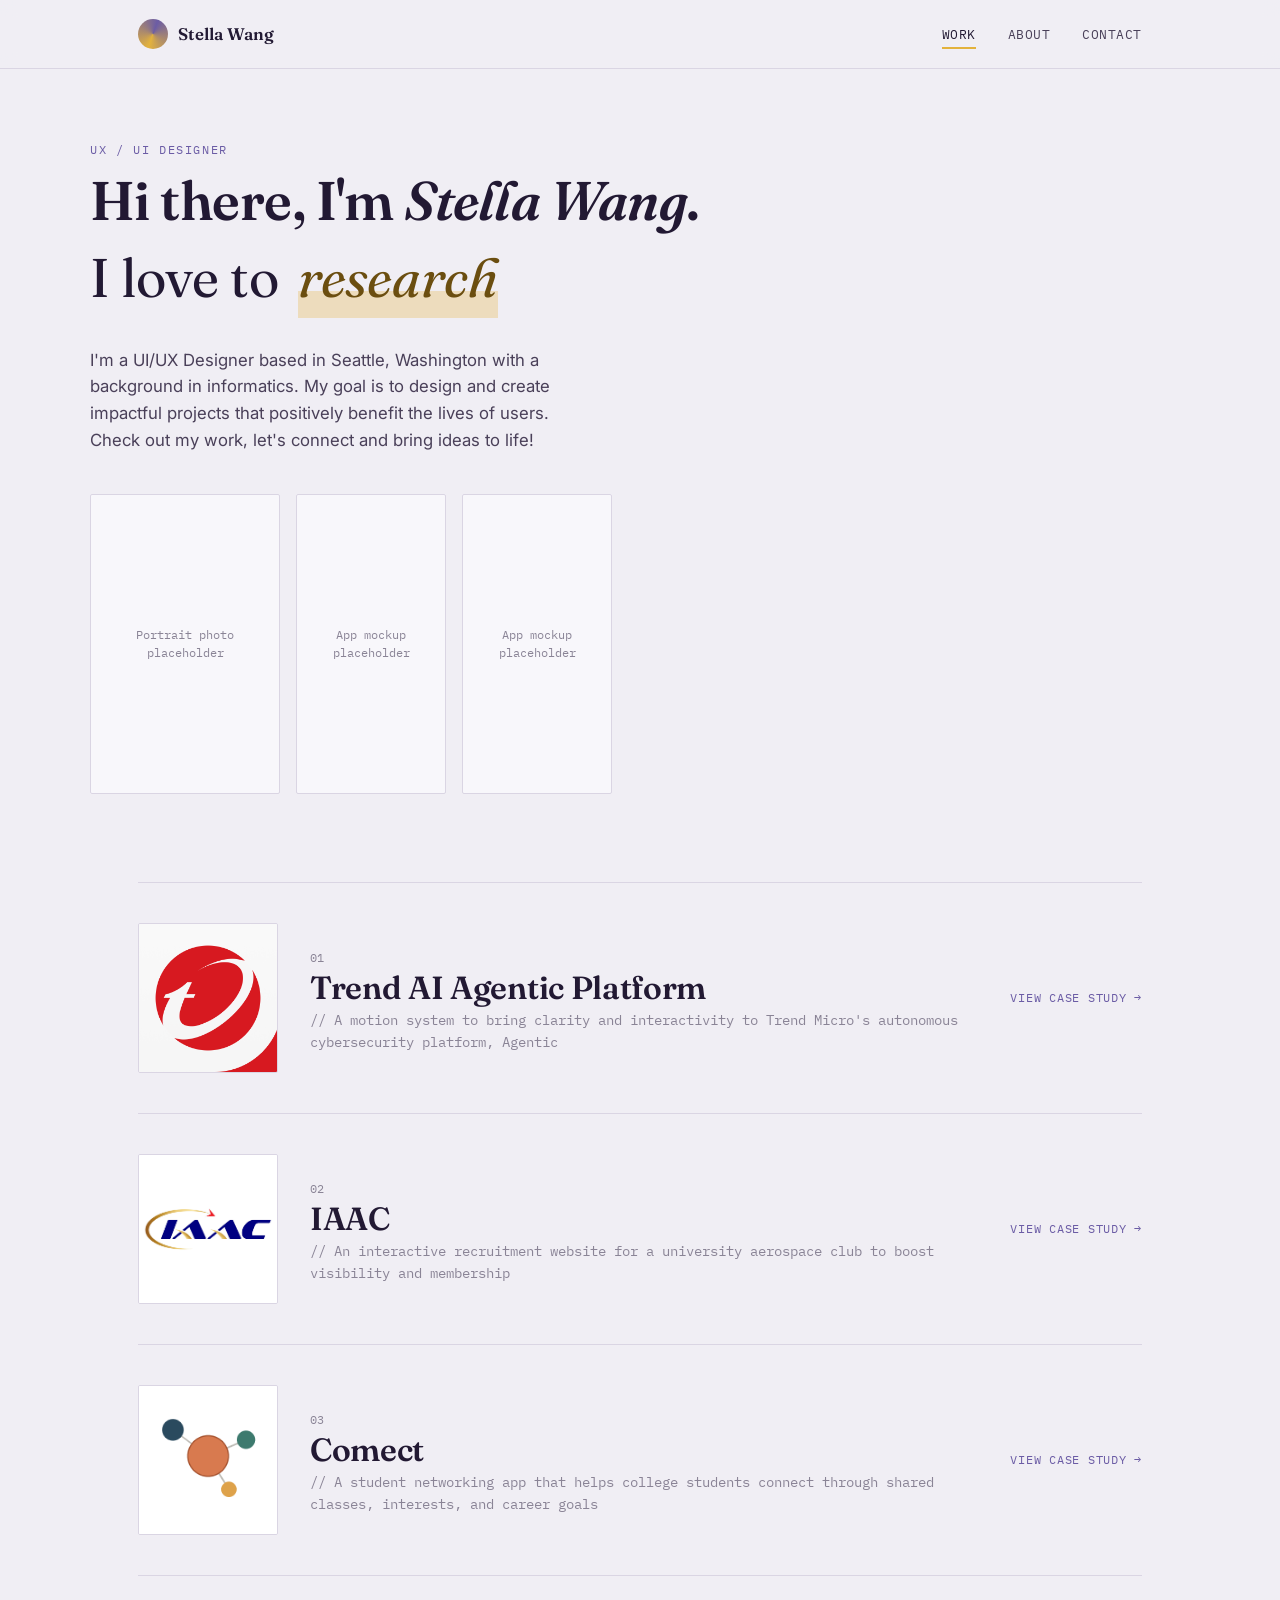
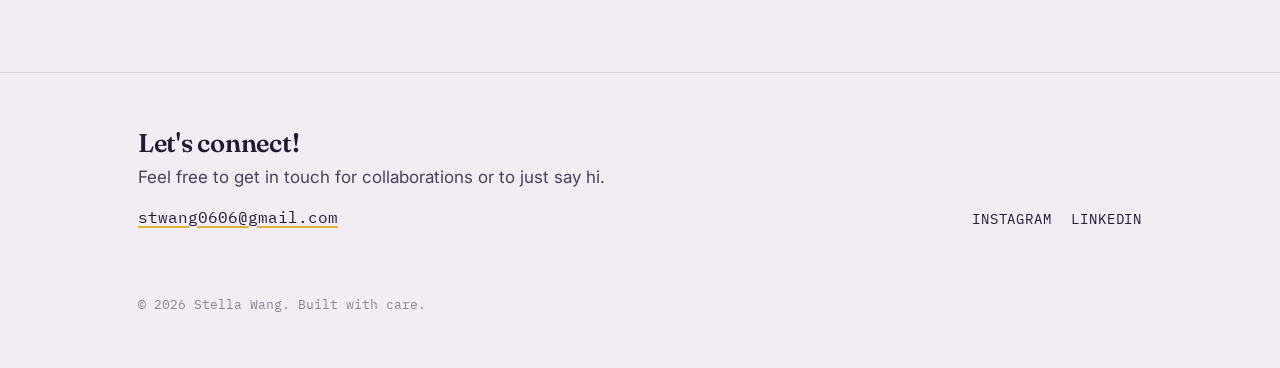
==== commit c9669e14: "updated project 2 hero and home page logos" ====
--- a/index.html
+++ b/index.html
@@ -77,11 +77,13 @@
       </a>
 
       <a class="project-row" href="case-studies/project-three.html">
-        <div class="placeholder-shot">Project 3 cover image</div>
+        <div class="placeholder-shot project-cover contain">
+          <img src="images/project-three-logo-mark.png" alt="Comect logo mark">
+        </div>
         <div>
           <span class="project-index">03</span>
           <h2 class="project-title">Comect</h2>
-          <p class="project-tagline">// One-line description of what this project is</p>
+          <p class="project-tagline">// A student networking app that helps college students connect through shared classes, interests, and career goals</p>
         </div>
         <span class="project-cta">View case study →</span>
       </a>
--- a/styles.css
+++ b/styles.css
@@ -338,6 +338,7 @@
   object-position: center;
 }
 .project-cover.zoom img { transform: scale(1.15); }
+.project-cover.contain img { object-fit: contain; padding: 0.5rem; transform: scale(1.35); }
 
 .project-index {
   font-family: var(--font-mono);
@@ -461,6 +462,7 @@
 }
 .case-hero-media .placeholder-shot { width: 210px; height: 430px; }
 .case-hero-media img.placeholder-shot { object-fit: contain; padding: 0; background: transparent; border: none; }
+.case-hero-media img.native-shot { width: auto; height: auto; max-width: 100%; max-height: 430px; background: var(--paper-raised); border: 1px solid var(--line); }
 
 /* ============================================================
    CASE STUDY — BODY LAYOUT WITH PROCESS RAIL
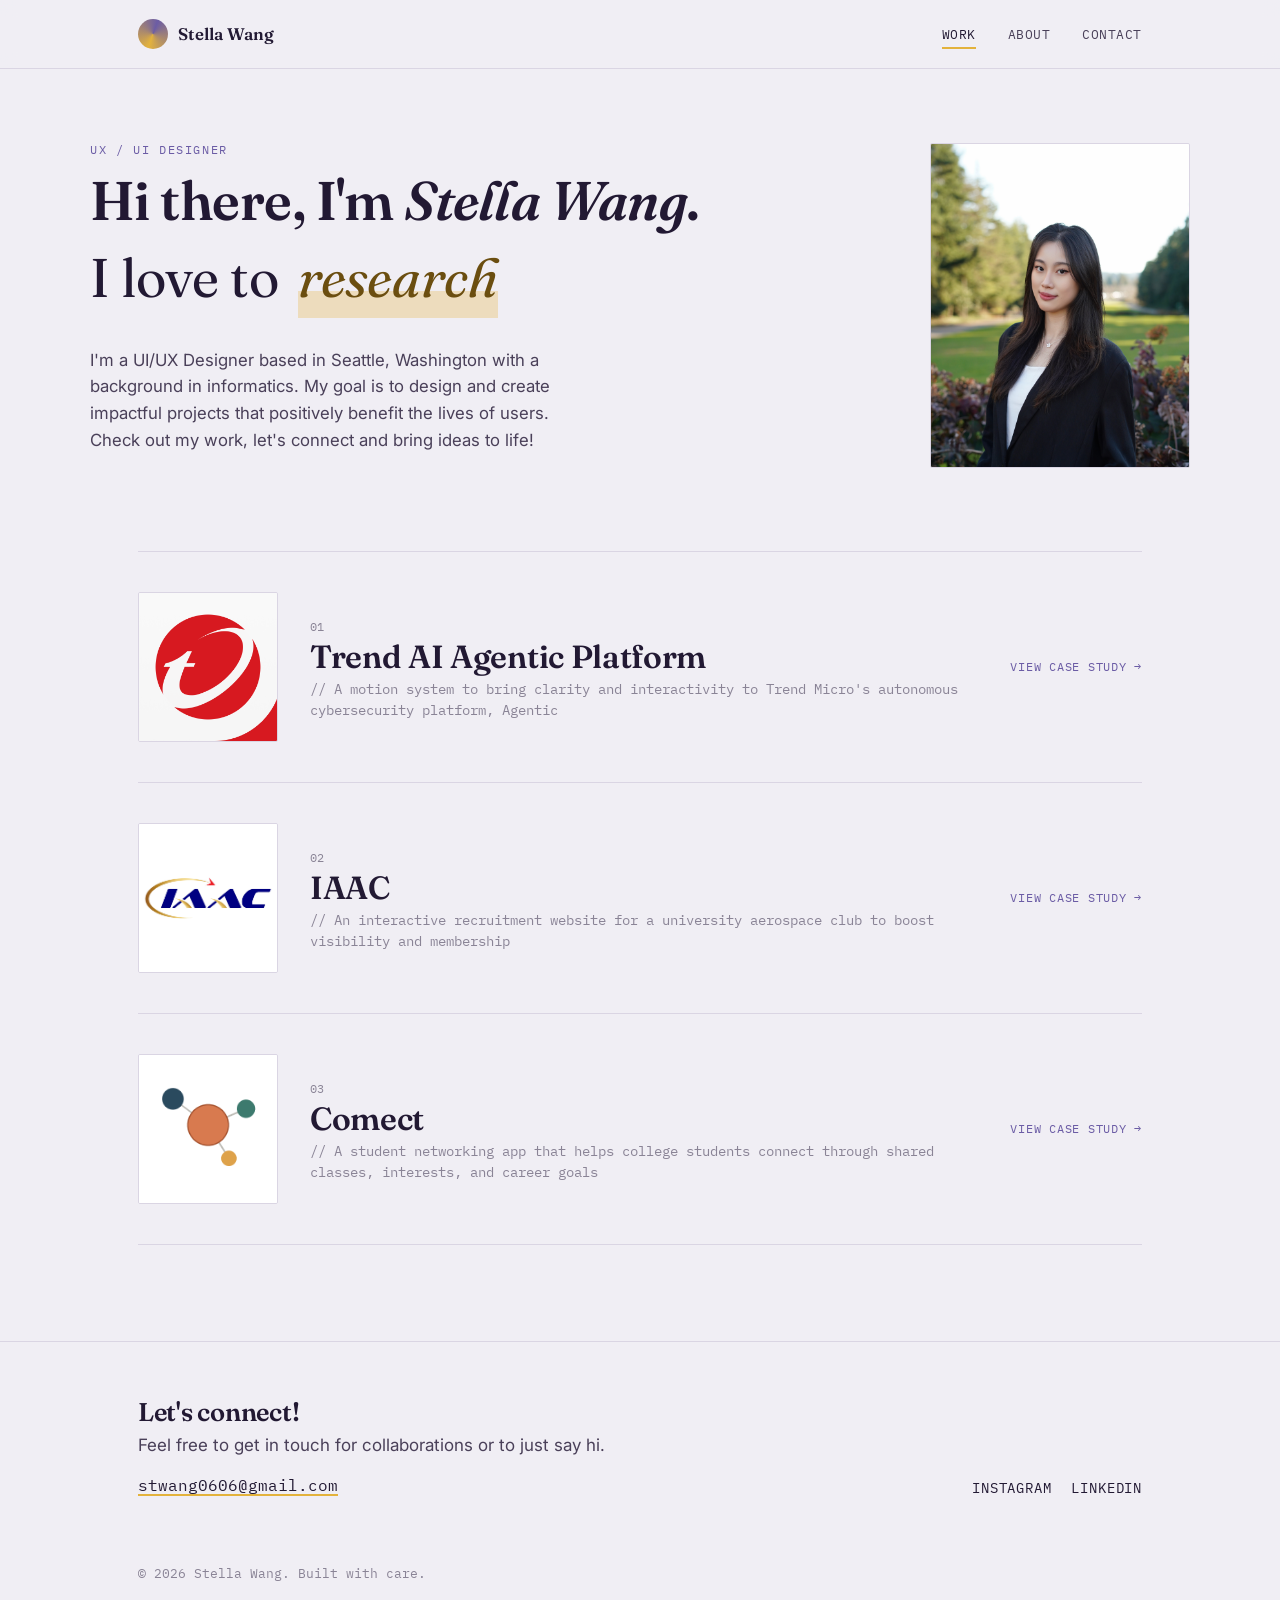
==== commit 4e980015: "updated agentic testings, updated profile pictures of home and about page" ====
--- a/index.html
+++ b/index.html
@@ -30,22 +30,22 @@
 
 <main>
   <section class="hero wrap">
-    <p class="eyebrow">UX / UI Designer</p>
-    <h1 class="hero-greeting">Hi there, I'm <em>Stella Wang</em>.</h1>
-    <div class="hero-verb-line">
-      I love to&nbsp;<span class="hero-verb" data-rotating-verb='["research", "design", "prototype", "test"]'>research</span>
+    <div class="hero-text">
+      <p class="eyebrow">UX / UI Designer</p>
+      <h1 class="hero-greeting">Hi there, I'm <em>Stella Wang</em>.</h1>
+      <div class="hero-verb-line">
+        I love to&nbsp;<span class="hero-verb" data-rotating-verb='["research", "design", "prototype", "test"]'>research</span>
+      </div>
+      <p class="hero-bio">
+        I'm a UI/UX Designer based in Seattle, Washington with a background in
+        informatics. My goal is to design and create impactful projects that
+        positively benefit the lives of users. Check out my work, let's connect
+        and bring ideas to life!
+      </p>
     </div>
-    <p class="hero-bio">
-      I'm a UI/UX Designer based in Seattle, Washington with a background in
-      informatics. My goal is to design and create impactful projects that
-      positively benefit the lives of users. Check out my work, let's connect
-      and bring ideas to life!
-    </p>
 
-    <div class="hero-media" aria-hidden="true">
-      <div class="placeholder-shot" style="width:190px;">Portrait photo placeholder</div>
-      <div class="placeholder-shot">App mockup placeholder</div>
-      <div class="placeholder-shot">App mockup placeholder</div>
+    <div class="hero-media">
+      <img class="placeholder-shot profile-photo" src="images/profile-home.jpg" alt="Portrait of Stella Wang">
     </div>
   </section>
 
--- a/styles.css
+++ b/styles.css
@@ -243,6 +243,10 @@
    HOME — HERO
    ============================================================ */
 .hero {
+  display: grid;
+  grid-template-columns: 1fr 260px;
+  gap: 3rem;
+  align-items: center;
   padding: 4.5rem 0 3rem;
 }
 
@@ -284,10 +288,12 @@
 
 .hero-media {
   display: flex;
-  gap: 1rem;
-  margin-top: 2.5rem;
-  overflow-x: auto;
-  padding-bottom: 0.5rem;
+  justify-content: center;
+}
+
+@media (max-width: 700px) {
+  .hero { grid-template-columns: 1fr; }
+  .hero-media { max-width: 220px; margin: 0 auto; }
 }
 
 .placeholder-shot {
@@ -305,7 +311,7 @@
   padding: 0.5rem;
 }
 
-.hero-media .placeholder-shot { width: 150px; height: 300px; }
+.hero-media .placeholder-shot { width: 100%; aspect-ratio: 4/5; }
 
 /* ============================================================
    PROJECT PREVIEW LIST (home)
@@ -594,6 +600,20 @@
   margin: 1rem 0;
 }
 
+.wireframe-videos {
+  display: grid;
+  grid-template-columns: 1fr;
+  gap: 1.25rem;
+  margin: 1.25rem 0;
+}
+.wireframe-videos video {
+  width: 100%;
+  display: block;
+  border: 1px solid var(--line);
+  border-radius: var(--radius);
+  background: var(--paper-raised);
+}
+
 .compare-grid {
   display: grid;
   grid-template-columns: repeat(auto-fit, minmax(160px, 1fr));
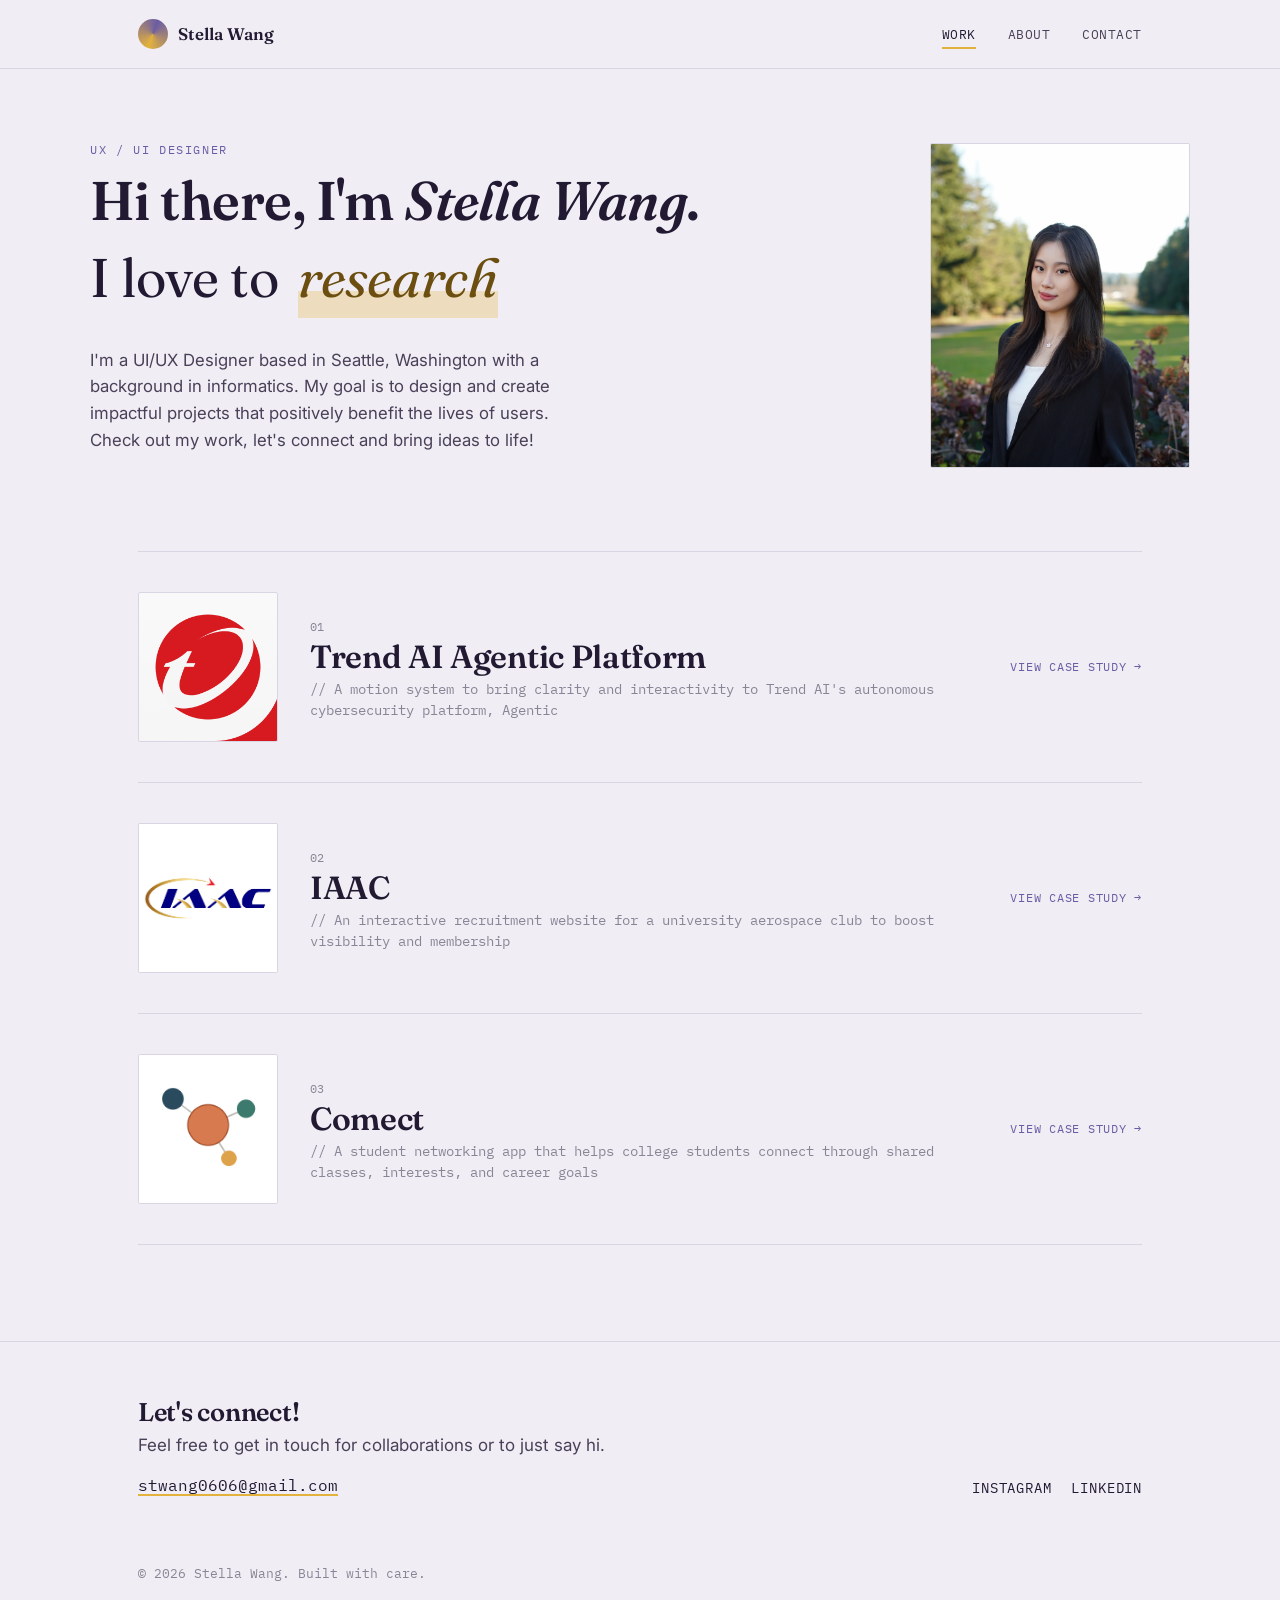
==== commit 5c6e6cad: "updated all descriptions of project 1, adjusted hero of project 1, added images for project 1" ====
--- a/index.html
+++ b/index.html
@@ -59,7 +59,7 @@
         <div>
           <span class="project-index">01</span>
           <h2 class="project-title">Trend AI Agentic Platform</h2>
-          <p class="project-tagline">// A motion system to bring clarity and interactivity to Trend Micro's autonomous cybersecurity platform, Agentic</p>
+          <p class="project-tagline">// A motion system to bring clarity and interactivity to Trend AI's autonomous cybersecurity platform, Agentic</p>
         </div>
         <span class="project-cta">View case study →</span>
       </a>
--- a/styles.css
+++ b/styles.css
@@ -34,6 +34,7 @@
 
 body {
   margin: 0;
+  overflow-x: hidden;
   background: var(--paper);
   color: var(--ink);
   font-family: var(--font-body);
@@ -462,6 +463,7 @@
 
 .case-hero-media {
   display: flex;
+  flex-wrap: wrap;
   gap: 1.25rem;
   justify-content: center;
   margin: 2.5rem 0;
@@ -469,6 +471,16 @@
 .case-hero-media .placeholder-shot { width: 210px; height: 430px; }
 .case-hero-media img.placeholder-shot { object-fit: contain; padding: 0; background: transparent; border: none; }
 .case-hero-media img.native-shot { width: auto; height: auto; max-width: 100%; max-height: 430px; background: var(--paper-raised); border: 1px solid var(--line); }
+.case-hero-media.bleed {
+  width: 100vw;
+  position: relative;
+  left: 50%;
+  transform: translateX(-50%);
+  max-width: 1600px;
+  padding: 0 var(--gutter);
+  box-sizing: border-box;
+}
+.case-hero-media img.wide-shot { flex: 1 1 0; min-width: 240px; width: auto; max-width: calc(50% - 0.625rem); max-height: none; height: auto; }
 
 /* ============================================================
    CASE STUDY — BODY LAYOUT WITH PROCESS RAIL
@@ -637,6 +649,40 @@
   gap: 1.5rem 2rem;
   margin: 1.5rem 0;
 }
+
+.compare-table-wrap {
+  overflow-x: auto;
+  margin: 1.25rem 0 1.75rem;
+  border: 1px solid var(--line);
+  border-radius: var(--radius);
+}
+.compare-table {
+  width: 100%;
+  border-collapse: collapse;
+  font-size: 0.88rem;
+}
+.compare-table th,
+.compare-table td {
+  text-align: left;
+  padding: 0.9rem 1.1rem;
+  border-bottom: 1px solid var(--line);
+  vertical-align: top;
+}
+.compare-table th {
+  background: var(--violet-soft);
+  font-weight: 600;
+  color: var(--ink);
+}
+.compare-table td:first-child,
+.compare-table th:first-child {
+  border-right: 1px solid var(--line);
+  font-weight: 600;
+  white-space: nowrap;
+}
+.compare-table tbody tr:last-child td { border-bottom: none; }
+.compare-table .source-list { margin: 0; gap: 0.5rem; }
+.compare-table .source-list li { font-size: 0.88rem; }
+.compare-table .source-list li::before { content: "•"; }
 .compare-notes h4 {
   font-family: var(--font-mono);
   font-size: 0.8rem;
